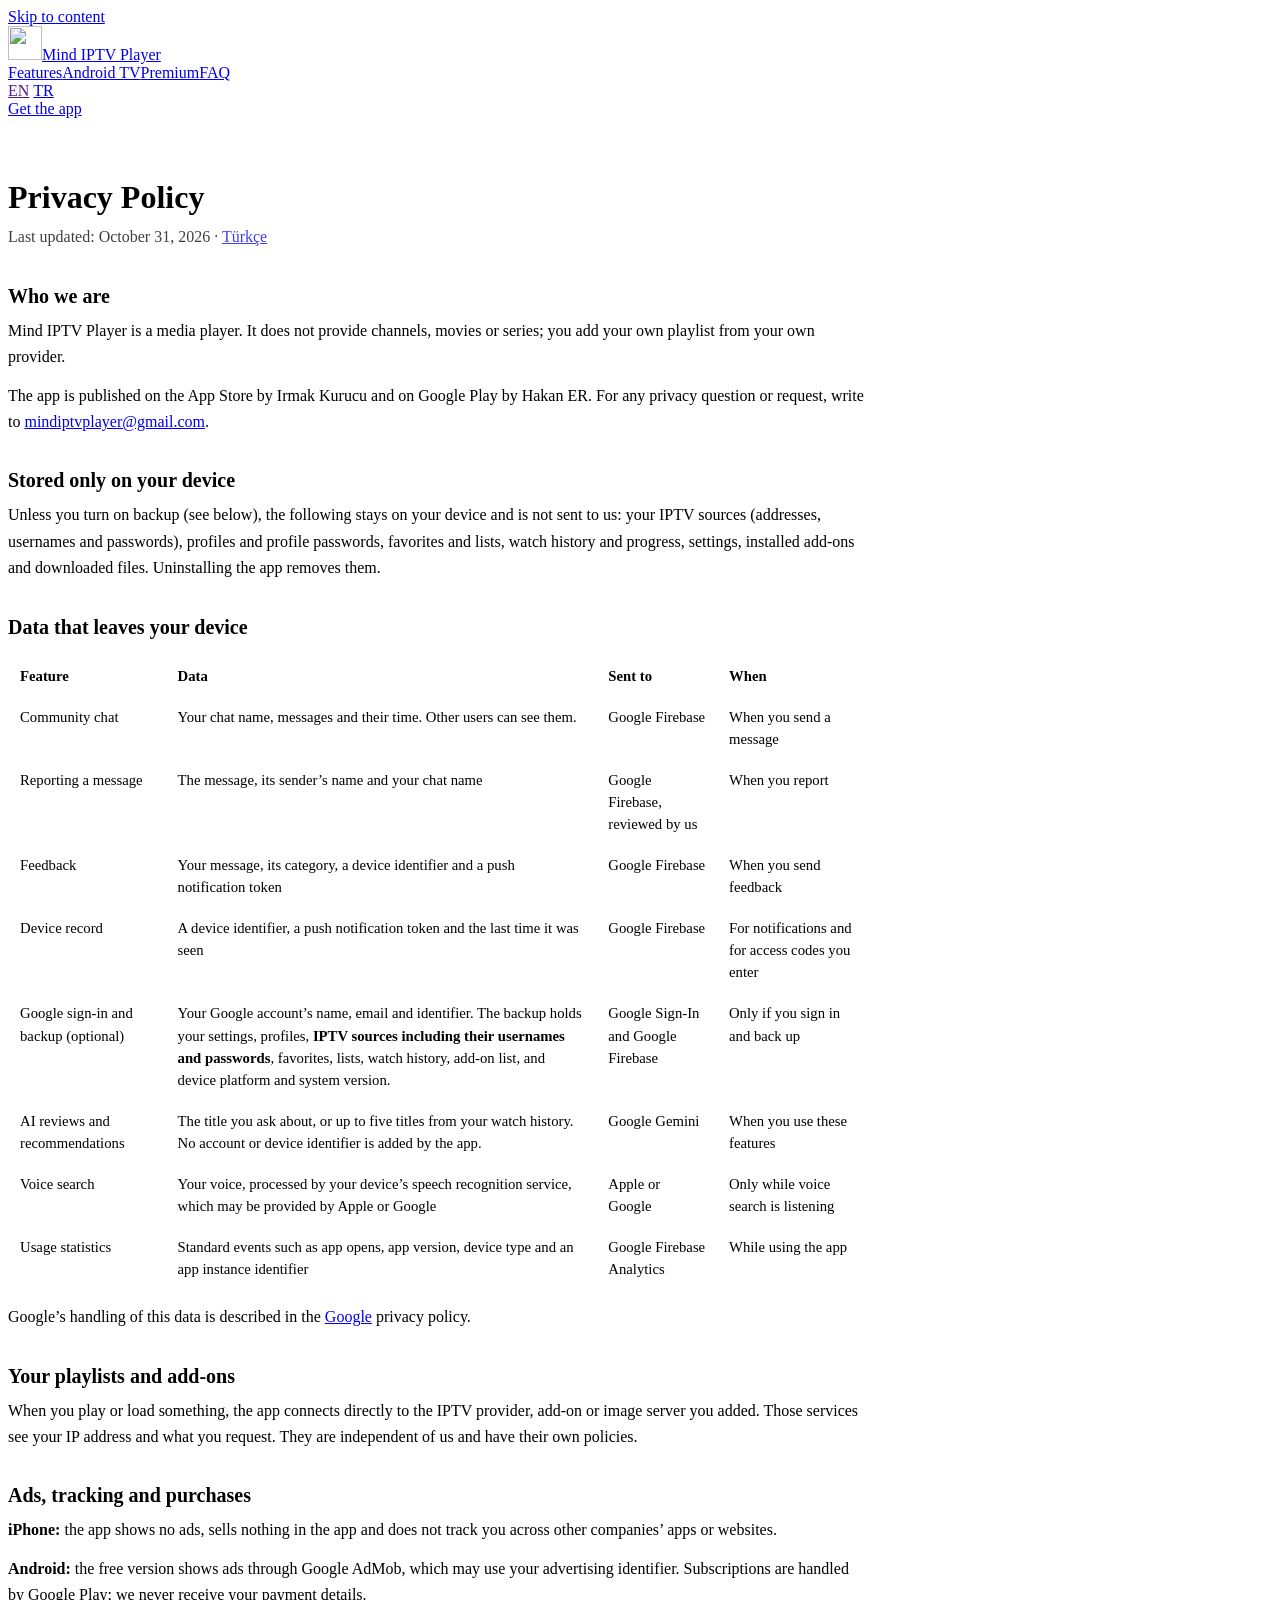
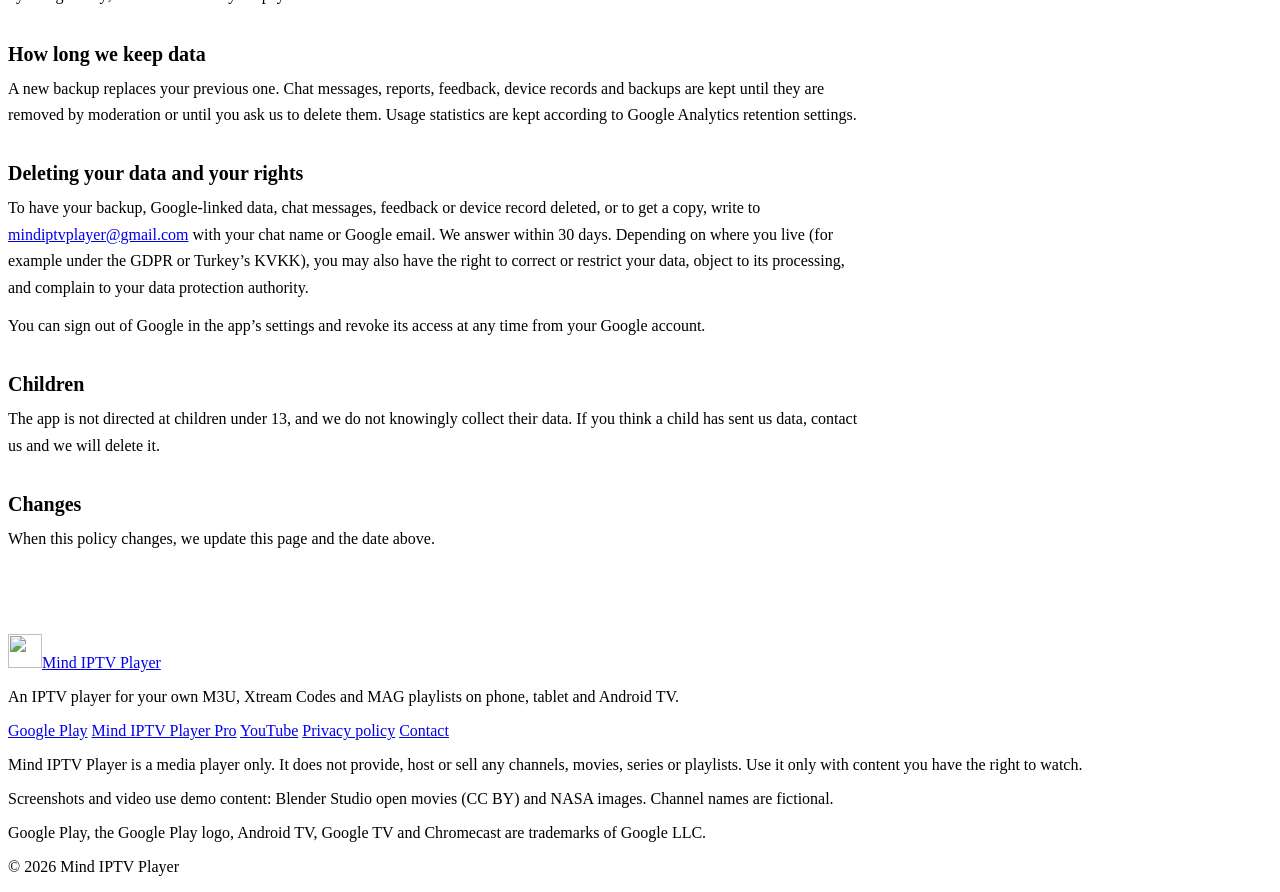
==== privacy/index.html @ b1c491fe "Gizlilik politikası sayfaları (EN/TR) Veri akışı uygulamanın koduna göre yazıldı; altbilgi bağlantıs" ====
<!doctype html>
<html lang="en">
<head>
<meta charset="utf-8">
<meta name="viewport" content="width=device-width, initial-scale=1, viewport-fit=cover">
<title>Privacy Policy · Mind IPTV Player</title>
<meta name="description" content="What Mind IPTV Player stores on your device, what it sends to which service, and how to have your data deleted.">
<link rel="canonical" href="https://dumkof22.github.io/mind-iptv-player/privacy/">

<meta name="theme-color" content="#120c11">
<meta property="og:type" content="website">
<meta property="og:site_name" content="Mind IPTV Player">
<meta property="og:title" content="Privacy Policy · Mind IPTV Player">
<meta property="og:description" content="What Mind IPTV Player stores on your device, what it sends to which service, and how to have your data deleted.">
<meta property="og:url" content="https://dumkof22.github.io/mind-iptv-player/privacy/">
<meta property="og:image" content="https://dumkof22.github.io/mind-iptv-player/assets/img/en/og.jpg">
<meta property="og:image:width" content="1200">
<meta property="og:image:height" content="630">
<meta property="og:locale" content="en_US">
<meta name="twitter:card" content="summary_large_image">
<link rel="icon" type="image/png" sizes="32x32" href="/mind-iptv-player/assets/favicon-32.png">
<link rel="apple-touch-icon" href="/mind-iptv-player/assets/apple-touch-icon.png">
<link rel="manifest" href="/mind-iptv-player/site.webmanifest">
<link rel="preload" href="/mind-iptv-player/assets/fonts/poppins-extrabold.woff2" as="font" type="font/woff2" crossorigin>
<link rel="preload" href="/mind-iptv-player/assets/fonts/poppins-regular.woff2" as="font" type="font/woff2" crossorigin>
<link rel="stylesheet" href="/mind-iptv-player/assets/style.css?v=adfae703">
<script>document.documentElement.classList.add('js');setTimeout(function(){if(!window.mindReady)document.documentElement.classList.remove('js')},2500);</script>
<script src="/mind-iptv-player/assets/main.js?v=adfae703" defer></script>
<script type="application/ld+json">{"@context": "https://schema.org", "@type": "SoftwareApplication", "name": "Mind IPTV Player", "operatingSystem": "Android, Android TV", "applicationCategory": "MultimediaApplication", "description": "Watch your own M3U, Xtream Codes and MAG playlists on phone, tablet and Android TV. EPG TV guide, Chromecast & DLNA casting, custom lists and a powerful 4K player. No content included: add your own playlist.", "url": "https://dumkof22.github.io/mind-iptv-player/privacy/", "image": "https://dumkof22.github.io/mind-iptv-player/assets/img/en/og.jpg", "inLanguage": "en", "downloadUrl": "https://play.google.com/store/apps/details?id=com.hkn.mindiptv&hl=en", "offers": {"@type": "Offer", "price": "0", "priceCurrency": "USD"}}</script>
<style>
.legal{max-width:860px;padding:40px 0 70px}
.legal h1{margin-bottom:8px}
.legal h2{font-size:1.25rem;margin:34px 0 10px}
.legal p{margin:0 0 12px;line-height:1.65}
.legal a{text-decoration:underline}
.legal .meta{opacity:.75}
.legal .table-wrap{overflow-x:auto}
.legal table{border-collapse:collapse;width:100%;margin:6px 0 14px;font-size:.92rem;line-height:1.5}
.legal th,.legal td{border:1px solid rgba(255,255,255,.18);padding:9px 11px;text-align:left;vertical-align:top}
.legal th{background:rgba(255,255,255,.07)}
</style>
</head>
<body>
<a class="skip" href="#main">Skip to content</a>
<header class="header">
  <div class="wrap">
    <a class="brand" href="/mind-iptv-player/"><img src="/mind-iptv-player/assets/logo.webp" width="34" height="34" alt=""><span>Mind IPTV Player</span></a>
    <nav class="nav" aria-label="Main"><a href="/mind-iptv-player/#features">Features</a><a href="/mind-iptv-player/#tv">Android TV</a><a href="/mind-iptv-player/#premium">Premium</a><a href="/mind-iptv-player/#faq">FAQ</a></nav>
    <div class="header-end">
      <div class="lang" role="group" aria-label="Language">
        <a href="" hreflang="en" lang="en" data-lang="en" aria-current="true">EN</a>
        <a href="tr/" hreflang="tr" lang="tr" data-lang="tr">TR</a>
      </div>
      <a class="btn primary small" href="https://play.google.com/store/apps/details?id=com.hkn.mindiptv&amp;hl=en&amp;referrer=utm_source%3Dwebsite%26utm_medium%3Dlanding%26utm_campaign%3Den" data-play="https://play.google.com/store/apps/details?id=com.hkn.mindiptv&amp;hl=en" rel="noopener">Get the app</a>
    </div>
  </div>
</header>
<main id="main" class="section"><div class="wrap legal">
  <h1 class="h2">Privacy Policy</h1>
  <p class="meta">Last updated: October 31, 2026 · <a href="/mind-iptv-player/tr/privacy/">Türkçe</a></p>
<h2>Who we are</h2>
<p>Mind IPTV Player is a media player. It does not provide channels, movies or series; you add your own playlist from your own provider.</p>
<p>The app is published on the App Store by Irmak Kurucu and on Google Play by Hakan ER. For any privacy question or request, write to <a href="mailto:mindiptvplayer@gmail.com">mindiptvplayer@gmail.com</a>.</p>
<h2>Stored only on your device</h2>
<p>Unless you turn on backup (see below), the following stays on your device and is not sent to us: your IPTV sources (addresses, usernames and passwords), profiles and profile passwords, favorites and lists, watch history and progress, settings, installed add-ons and downloaded files. Uninstalling the app removes them.</p>
<h2>Data that leaves your device</h2>
<div class="table-wrap"><table>
<thead><tr><th>Feature</th><th>Data</th><th>Sent to</th><th>When</th></tr></thead>
<tbody>
<tr><td>Community chat</td><td>Your chat name, messages and their time. Other users can see them.</td><td>Google Firebase</td><td>When you send a message</td></tr>
<tr><td>Reporting a message</td><td>The message, its sender’s name and your chat name</td><td>Google Firebase, reviewed by us</td><td>When you report</td></tr>
<tr><td>Feedback</td><td>Your message, its category, a device identifier and a push notification token</td><td>Google Firebase</td><td>When you send feedback</td></tr>
<tr><td>Device record</td><td>A device identifier, a push notification token and the last time it was seen</td><td>Google Firebase</td><td>For notifications and for access codes you enter</td></tr>
<tr><td>Google sign-in and backup (optional)</td><td>Your Google account’s name, email and identifier. The backup holds your settings, profiles, <strong>IPTV sources including their usernames and passwords</strong>, favorites, lists, watch history, add-on list, and device platform and system version.</td><td>Google Sign-In and Google Firebase</td><td>Only if you sign in and back up</td></tr>
<tr><td>AI reviews and recommendations</td><td>The title you ask about, or up to five titles from your watch history. No account or device identifier is added by the app.</td><td>Google Gemini</td><td>When you use these features</td></tr>
<tr><td>Voice search</td><td>Your voice, processed by your device’s speech recognition service, which may be provided by Apple or Google</td><td>Apple or Google</td><td>Only while voice search is listening</td></tr>
<tr><td>Usage statistics</td><td>Standard events such as app opens, app version, device type and an app instance identifier</td><td>Google Firebase Analytics</td><td>While using the app</td></tr>
</tbody></table></div>
<p>Google’s handling of this data is described in the <a href="https://policies.google.com/privacy" rel="noopener" target="_blank">Google</a> privacy policy.</p>
<h2>Your playlists and add-ons</h2>
<p>When you play or load something, the app connects directly to the IPTV provider, add-on or image server you added. Those services see your IP address and what you request. They are independent of us and have their own policies.</p>
<h2>Ads, tracking and purchases</h2>
<p><strong>iPhone:</strong> the app shows no ads, sells nothing in the app and does not track you across other companies’ apps or websites.</p>
<p><strong>Android:</strong> the free version shows ads through Google AdMob, which may use your advertising identifier. Subscriptions are handled by Google Play; we never receive your payment details.</p>
<h2>How long we keep data</h2>
<p>A new backup replaces your previous one. Chat messages, reports, feedback, device records and backups are kept until they are removed by moderation or until you ask us to delete them. Usage statistics are kept according to Google Analytics retention settings.</p>
<h2>Deleting your data and your rights</h2>
<p>To have your backup, Google-linked data, chat messages, feedback or device record deleted, or to get a copy, write to <a href="mailto:mindiptvplayer@gmail.com">mindiptvplayer@gmail.com</a> with your chat name or Google email. We answer within 30 days. Depending on where you live (for example under the GDPR or Turkey’s KVKK), you may also have the right to correct or restrict your data, object to its processing, and complain to your data protection authority.</p>
<p>You can sign out of Google in the app’s settings and revoke its access at any time from your Google account.</p>
<h2>Children</h2>
<p>The app is not directed at children under 13, and we do not knowingly collect their data. If you think a child has sent us data, contact us and we will delete it.</p>
<h2>Changes</h2>
<p>When this policy changes, we update this page and the date above.</p>
</div></main>
<footer class="footer">
  <div class="wrap">
    <div class="footer-top">
      <div>
        <a class="brand" href="./"><img src="/mind-iptv-player/assets/logo.webp" width="34" height="34" alt=""><span>Mind IPTV Player</span></a>
        <p class="footer-tag">An IPTV player for your own M3U, Xtream Codes and MAG playlists on phone, tablet and Android TV.</p>
      </div>
      <nav class="footer-links" aria-label="Footer">
        <a href="https://play.google.com/store/apps/details?id=com.hkn.mindiptv&amp;hl=en&amp;referrer=utm_source%3Dwebsite%26utm_medium%3Dlanding%26utm_campaign%3Den" data-play="https://play.google.com/store/apps/details?id=com.hkn.mindiptv&amp;hl=en" rel="noopener">Google Play</a>
        <a href="https://play.google.com/store/apps/details?id=com.hkn.mindiptvpro&amp;hl=en" rel="noopener">Mind IPTV Player Pro</a>
        <a href="https://www.youtube.com/watch?v=ww-zmHw1vx0" rel="noopener" target="_blank">YouTube</a>
        <a href="/mind-iptv-player/privacy/">Privacy policy</a>
        <a href="mailto:mindiptvplayer@gmail.com">Contact</a>
      </nav>
    </div>
    <div class="footer-legal">
      <p>Mind IPTV Player is a media player only. It does not provide, host or sell any channels, movies, series or playlists. Use it only with content you have the right to watch.</p>
      <p>Screenshots and video use demo content: Blender Studio open movies (CC BY) and NASA images. Channel names are fictional.</p>
      <p>Google Play, the Google Play logo, Android TV, Google TV and Chromecast are trademarks of Google LLC.</p>
      <p>© 2026 Mind IPTV Player</p>
    </div>
  </div>
</footer>
</body>
</html>
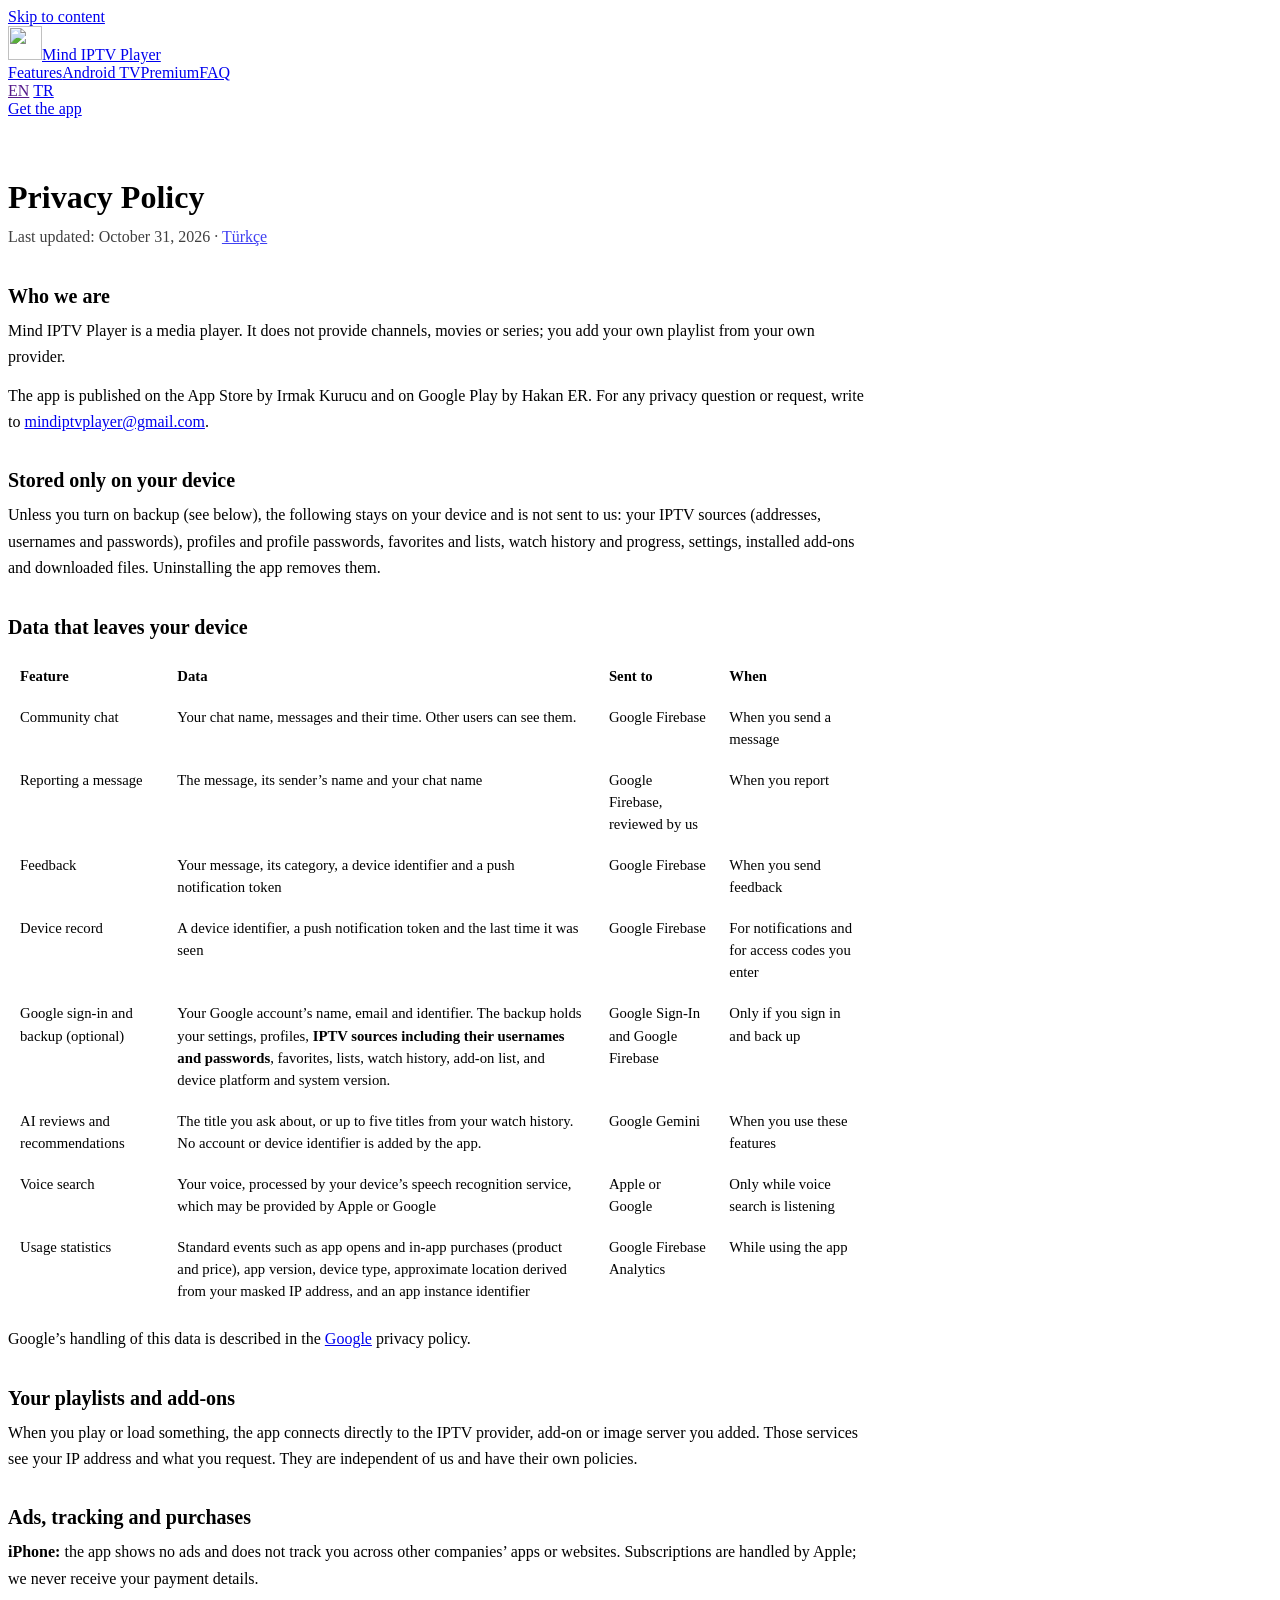
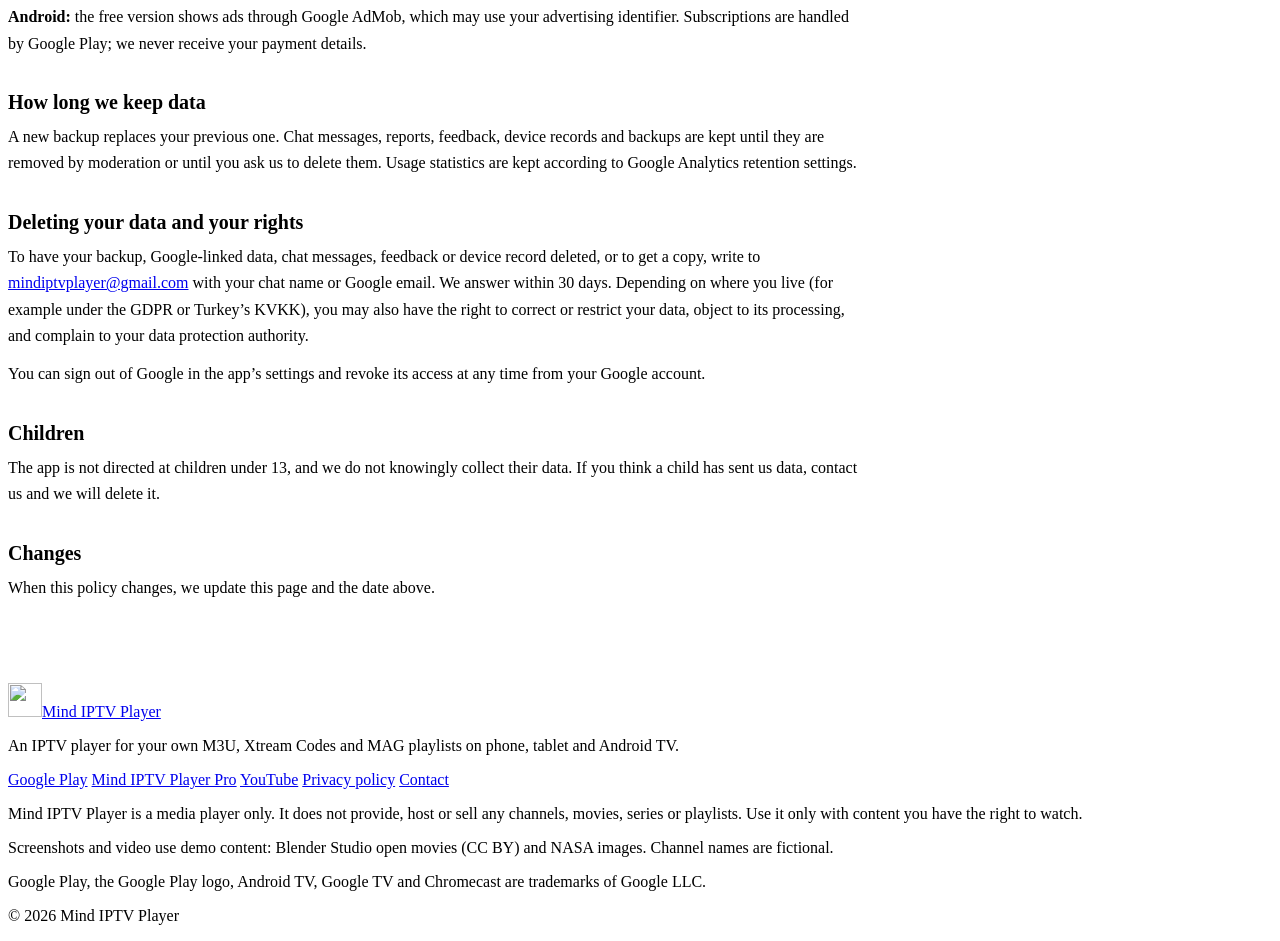
==== commit ede39610: "Gizlilik politikası: abonelikler ve kullanım istatistikleri Uygulama artık iPhone'da abonelik satıyo" ====
--- a/privacy/index.html
+++ b/privacy/index.html
@@ -74,13 +74,13 @@
 <tr><td>Google sign-in and backup (optional)</td><td>Your Google account’s name, email and identifier. The backup holds your settings, profiles, <strong>IPTV sources including their usernames and passwords</strong>, favorites, lists, watch history, add-on list, and device platform and system version.</td><td>Google Sign-In and Google Firebase</td><td>Only if you sign in and back up</td></tr>
 <tr><td>AI reviews and recommendations</td><td>The title you ask about, or up to five titles from your watch history. No account or device identifier is added by the app.</td><td>Google Gemini</td><td>When you use these features</td></tr>
 <tr><td>Voice search</td><td>Your voice, processed by your device’s speech recognition service, which may be provided by Apple or Google</td><td>Apple or Google</td><td>Only while voice search is listening</td></tr>
-<tr><td>Usage statistics</td><td>Standard events such as app opens, app version, device type and an app instance identifier</td><td>Google Firebase Analytics</td><td>While using the app</td></tr>
+<tr><td>Usage statistics</td><td>Standard events such as app opens and in-app purchases (product and price), app version, device type, approximate location derived from your masked IP address, and an app instance identifier</td><td>Google Firebase Analytics</td><td>While using the app</td></tr>
 </tbody></table></div>
 <p>Google’s handling of this data is described in the <a href="https://policies.google.com/privacy" rel="noopener" target="_blank">Google</a> privacy policy.</p>
 <h2>Your playlists and add-ons</h2>
 <p>When you play or load something, the app connects directly to the IPTV provider, add-on or image server you added. Those services see your IP address and what you request. They are independent of us and have their own policies.</p>
 <h2>Ads, tracking and purchases</h2>
-<p><strong>iPhone:</strong> the app shows no ads, sells nothing in the app and does not track you across other companies’ apps or websites.</p>
+<p><strong>iPhone:</strong> the app shows no ads and does not track you across other companies’ apps or websites. Subscriptions are handled by Apple; we never receive your payment details.</p>
 <p><strong>Android:</strong> the free version shows ads through Google AdMob, which may use your advertising identifier. Subscriptions are handled by Google Play; we never receive your payment details.</p>
 <h2>How long we keep data</h2>
 <p>A new backup replaces your previous one. Chat messages, reports, feedback, device records and backups are kept until they are removed by moderation or until you ask us to delete them. Usage statistics are kept according to Google Analytics retention settings.</p>
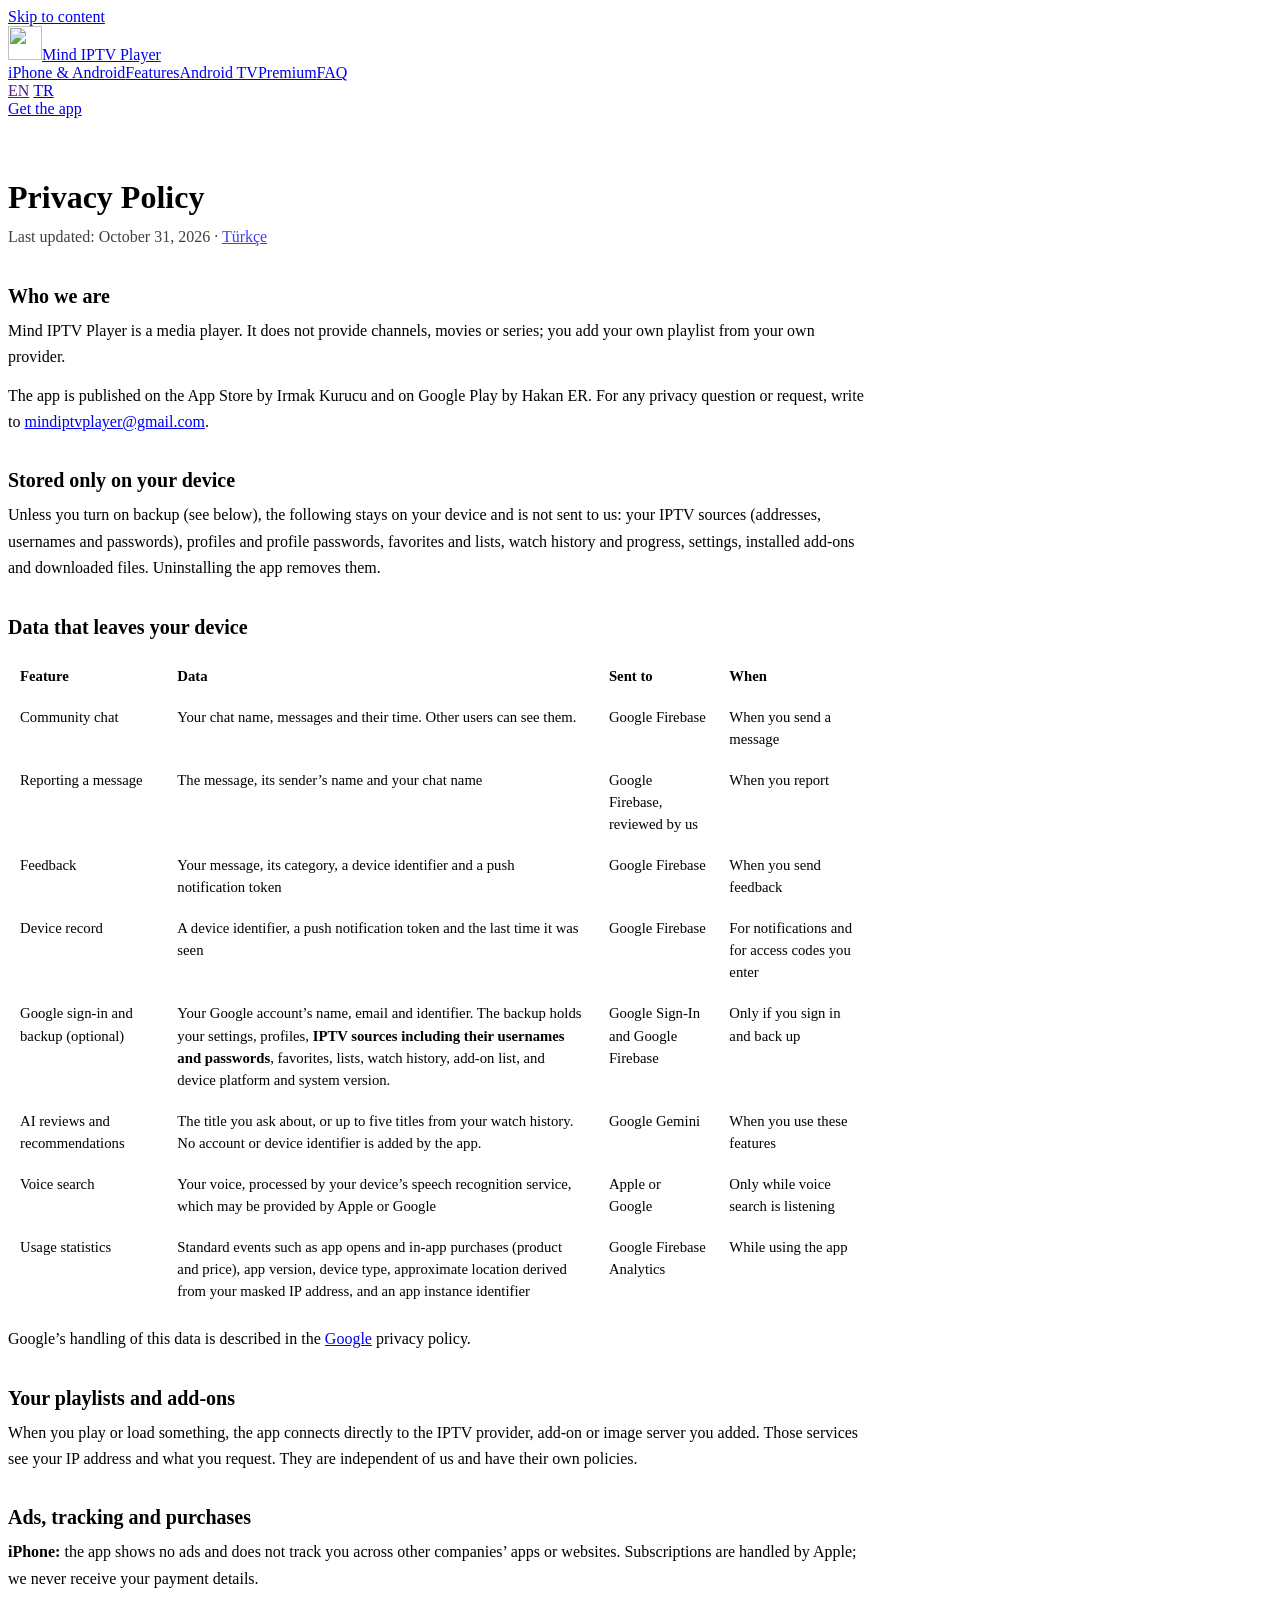
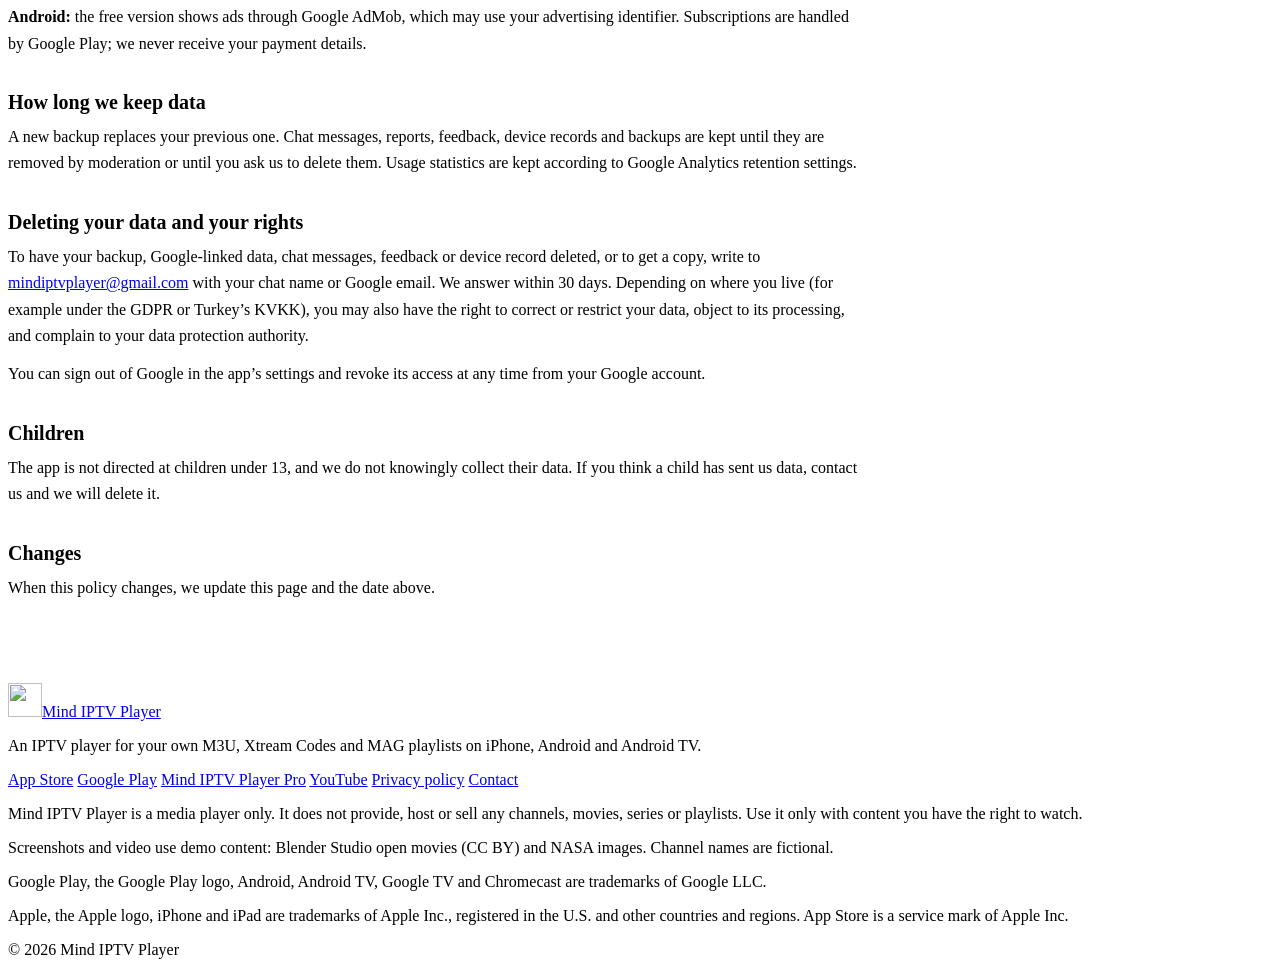
==== commit 2e3a0980: "Site: App Store ve Google Play birlikte - Ana bölüm ve indirme bölümünde App Store + Google Play roz" ====
--- a/privacy/index.html
+++ b/privacy/index.html
@@ -8,12 +8,13 @@
 <link rel="canonical" href="https://dumkof22.github.io/mind-iptv-player/privacy/">
 
 <meta name="theme-color" content="#120c11">
+<meta name="apple-itunes-app" content="app-id=6829206013">
 <meta property="og:type" content="website">
 <meta property="og:site_name" content="Mind IPTV Player">
 <meta property="og:title" content="Privacy Policy · Mind IPTV Player">
 <meta property="og:description" content="What Mind IPTV Player stores on your device, what it sends to which service, and how to have your data deleted.">
 <meta property="og:url" content="https://dumkof22.github.io/mind-iptv-player/privacy/">
-<meta property="og:image" content="https://dumkof22.github.io/mind-iptv-player/assets/img/en/og.jpg">
+<meta property="og:image" content="https://dumkof22.github.io/mind-iptv-player/assets/img/en/og-stores.jpg">
 <meta property="og:image:width" content="1200">
 <meta property="og:image:height" content="630">
 <meta property="og:locale" content="en_US">
@@ -23,10 +24,10 @@
 <link rel="manifest" href="/mind-iptv-player/site.webmanifest">
 <link rel="preload" href="/mind-iptv-player/assets/fonts/poppins-extrabold.woff2" as="font" type="font/woff2" crossorigin>
 <link rel="preload" href="/mind-iptv-player/assets/fonts/poppins-regular.woff2" as="font" type="font/woff2" crossorigin>
-<link rel="stylesheet" href="/mind-iptv-player/assets/style.css?v=adfae703">
+<link rel="stylesheet" href="/mind-iptv-player/assets/style.css?v=2f077955">
 <script>document.documentElement.classList.add('js');setTimeout(function(){if(!window.mindReady)document.documentElement.classList.remove('js')},2500);</script>
-<script src="/mind-iptv-player/assets/main.js?v=adfae703" defer></script>
-<script type="application/ld+json">{"@context": "https://schema.org", "@type": "SoftwareApplication", "name": "Mind IPTV Player", "operatingSystem": "Android, Android TV", "applicationCategory": "MultimediaApplication", "description": "Watch your own M3U, Xtream Codes and MAG playlists on phone, tablet and Android TV. EPG TV guide, Chromecast & DLNA casting, custom lists and a powerful 4K player. No content included: add your own playlist.", "url": "https://dumkof22.github.io/mind-iptv-player/privacy/", "image": "https://dumkof22.github.io/mind-iptv-player/assets/img/en/og.jpg", "inLanguage": "en", "downloadUrl": "https://play.google.com/store/apps/details?id=com.hkn.mindiptv&hl=en", "offers": {"@type": "Offer", "price": "0", "priceCurrency": "USD"}}</script>
+<script src="/mind-iptv-player/assets/main.js?v=2f077955" defer></script>
+<script type="application/ld+json">{"@context": "https://schema.org", "@type": "SoftwareApplication", "name": "Mind IPTV Player", "operatingSystem": "Android, Android TV, iOS", "applicationCategory": "MultimediaApplication", "description": "Watch your own M3U, Xtream Codes and MAG playlists on iPhone, Android phones and tablets, and Android TV. EPG TV guide, movie and series catalogs, custom lists and a powerful 4K player. No content included: add your own playlist.", "url": "https://dumkof22.github.io/mind-iptv-player/privacy/", "image": "https://dumkof22.github.io/mind-iptv-player/assets/img/en/og-stores.jpg", "inLanguage": "en", "downloadUrl": ["https://play.google.com/store/apps/details?id=com.hkn.mindiptv&hl=en", "https://apps.apple.com/app/id6829206013"], "offers": {"@type": "Offer", "price": "0", "priceCurrency": "USD"}}</script>
 <style>
 .legal{max-width:860px;padding:40px 0 70px}
 .legal h1{margin-bottom:8px}
@@ -45,13 +46,13 @@
 <header class="header">
   <div class="wrap">
     <a class="brand" href="/mind-iptv-player/"><img src="/mind-iptv-player/assets/logo.webp" width="34" height="34" alt=""><span>Mind IPTV Player</span></a>
-    <nav class="nav" aria-label="Main"><a href="/mind-iptv-player/#features">Features</a><a href="/mind-iptv-player/#tv">Android TV</a><a href="/mind-iptv-player/#premium">Premium</a><a href="/mind-iptv-player/#faq">FAQ</a></nav>
+    <nav class="nav" aria-label="Main"><a href="/mind-iptv-player/#platforms">iPhone &amp; Android</a><a href="/mind-iptv-player/#features">Features</a><a href="/mind-iptv-player/#tv">Android TV</a><a href="/mind-iptv-player/#premium">Premium</a><a href="/mind-iptv-player/#faq">FAQ</a></nav>
     <div class="header-end">
       <div class="lang" role="group" aria-label="Language">
         <a href="" hreflang="en" lang="en" data-lang="en" aria-current="true">EN</a>
         <a href="tr/" hreflang="tr" lang="tr" data-lang="tr">TR</a>
       </div>
-      <a class="btn primary small" href="https://play.google.com/store/apps/details?id=com.hkn.mindiptv&amp;hl=en&amp;referrer=utm_source%3Dwebsite%26utm_medium%3Dlanding%26utm_campaign%3Den" data-play="https://play.google.com/store/apps/details?id=com.hkn.mindiptv&amp;hl=en" rel="noopener">Get the app</a>
+      <a class="btn primary small" href="https://play.google.com/store/apps/details?id=com.hkn.mindiptv&amp;hl=en&amp;referrer=utm_source%3Dwebsite%26utm_medium%3Dlanding%26utm_campaign%3Den" data-play="https://play.google.com/store/apps/details?id=com.hkn.mindiptv&amp;hl=en" rel="noopener" data-ios="https://apps.apple.com/app/id6829206013" data-other="/mind-iptv-player/#download">Get the app</a>
     </div>
   </div>
 </header>
@@ -97,9 +98,10 @@
     <div class="footer-top">
       <div>
         <a class="brand" href="./"><img src="/mind-iptv-player/assets/logo.webp" width="34" height="34" alt=""><span>Mind IPTV Player</span></a>
-        <p class="footer-tag">An IPTV player for your own M3U, Xtream Codes and MAG playlists on phone, tablet and Android TV.</p>
+        <p class="footer-tag">An IPTV player for your own M3U, Xtream Codes and MAG playlists on iPhone, Android and Android TV.</p>
       </div>
       <nav class="footer-links" aria-label="Footer">
+        <a href="https://apps.apple.com/app/id6829206013" rel="noopener">App Store</a>
         <a href="https://play.google.com/store/apps/details?id=com.hkn.mindiptv&amp;hl=en&amp;referrer=utm_source%3Dwebsite%26utm_medium%3Dlanding%26utm_campaign%3Den" data-play="https://play.google.com/store/apps/details?id=com.hkn.mindiptv&amp;hl=en" rel="noopener">Google Play</a>
         <a href="https://play.google.com/store/apps/details?id=com.hkn.mindiptvpro&amp;hl=en" rel="noopener">Mind IPTV Player Pro</a>
         <a href="https://www.youtube.com/watch?v=ww-zmHw1vx0" rel="noopener" target="_blank">YouTube</a>
@@ -110,7 +112,8 @@
     <div class="footer-legal">
       <p>Mind IPTV Player is a media player only. It does not provide, host or sell any channels, movies, series or playlists. Use it only with content you have the right to watch.</p>
       <p>Screenshots and video use demo content: Blender Studio open movies (CC BY) and NASA images. Channel names are fictional.</p>
-      <p>Google Play, the Google Play logo, Android TV, Google TV and Chromecast are trademarks of Google LLC.</p>
+      <p>Google Play, the Google Play logo, Android, Android TV, Google TV and Chromecast are trademarks of Google LLC.</p>
+      <p>Apple, the Apple logo, iPhone and iPad are trademarks of Apple Inc., registered in the U.S. and other countries and regions. App Store is a service mark of Apple Inc.</p>
       <p>© 2026 Mind IPTV Player</p>
     </div>
   </div>
